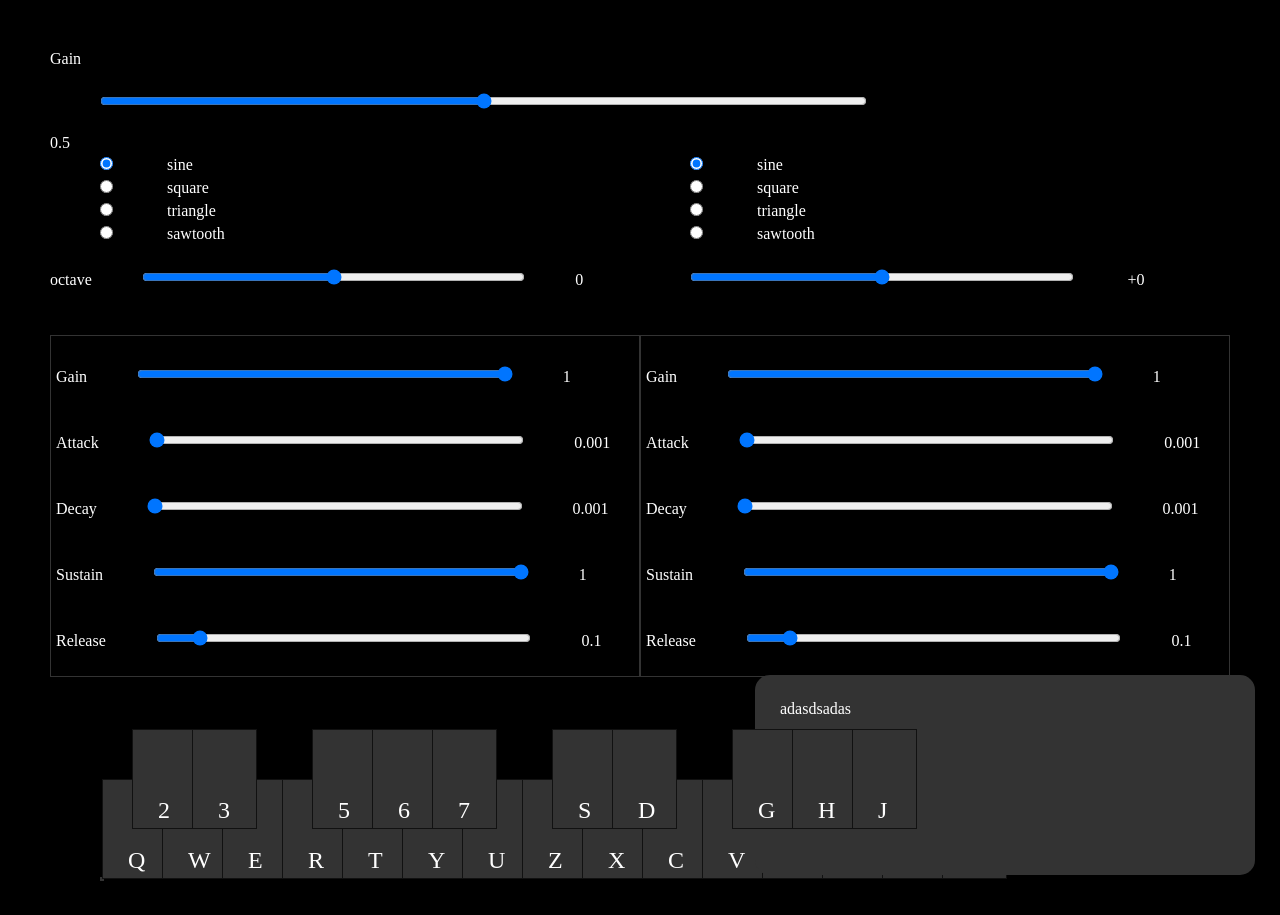
==== index.html @ c0bab1eb "synth basics working" ====
<!DOCTYPE html>
<html lang="en">
<head>
    <meta charset="UTF-8">
    <meta http-equiv="X-UA-Compatible" content="IE=edge">
    <meta name="viewport" content="width=device-width, initial-scale=1.0">
    <title>JSynth</title>
    <script type="module" defer src="index.js"></script>
    <link rel="stylesheet" href="styles.css">
</head>
<body>

    <span>Gain</span><input type="range" min="0" max="1" step="0.01" value="0.5" name="gain" id="control-gain"><span>0.5</span>
    <div id="controlsContainer">
        <div id="osc1controls">
            <div>
                <div>
                    <div>
                        <input type="radio" name="control-shape" value="sine" id="sine" checked>
                        <label for="sine">sine</label>
                    </div>
                    <div>
                        <input type="radio" name="control-shape" value="square" id="square">
                        <label for="square">square</label>
                    </div>
                    <div>
                        <input type="radio" name="control-shape" value="triangle" id="triangle">
                        <label for="triangle">triangle</label>
                    </div>
                    <div>
                        <input type="radio" name="control-shape" value="sawtooth" id="sawtooth">
                        <label for="sawtooth">sawtooth</label>
                    </div>
                </div>
            </div>
            <div>
                <span>octave</span><input type="range" name="control-octave" id="octave" step="1" min="-2" max="2" value="0"><span>+0</span>
            </div>
            <div id="adsr">
                <div>
                    <span>Gain</span><input type="range" min="0" max="1" step="0.01" value="1" name="gain" id="control-gain-osc"><span>1</span>
                </div>
                <div>
                    <span>Attack</span><input type="range" min="0.001" max="1" step="0.001" value="0.005" name="attack" id="control-attack"><span>0.005</span>
                </div>
                <div>
                    <span>Decay</span><input type="range" min="0.001" max="1" step="0.01" value="0.01" name="decay" id="control-decay"><span>0.01</span>
                </div>
                <div>
                    <span>Sustain</span><input type="range" min="0" max="1" step="0.01" value="1" name="sustain" id="control-sustain"><span>1</span>
                </div>
                <div>
                    <span>Release</span><input type="range" min="0.001" max="1" step="0.01" value="0.3" name="release" id="control-release"><span>0.3</span>
                </div>
            </div>
        </div>
        <div id="osc2controls">
            <div>
                <div>
                    <div>
                        <input type="radio" name="control-shape2" value="sine" id="sine2" checked>
                        <label for="sine2">sine</label>
                    </div>
                    <div>
                        <input type="radio" name="control-shape2" value="square" id="square2">
                        <label for="square2">square</label>
                    </div>
                    <div>
                        <input type="radio" name="control-shape2" value="triangle" id="triangle2">
                        <label for="triangle2">triangle</label>
                    </div>
                    <div>
                        <input type="radio" name="control-shape2" value="sawtooth" id="sawtooth2"> 
                        <label for="sawtooth2">sawtooth</label>
                    </div>
                </div>
            </div>
            <div>
                <input type="range" name="control-octave2" id="octave2" min="-2" max="2" value="0">
                <label for="control-octave2">+0</label>
            </div>
            <div id="adsr2">
                <div>
                    <span>Gain</span><input type="range" min="0" max="1" step="0.01" value="1" name="gain" id="control-gain-osc2"><span>1</span>
                </div>
                <div>
                    <span>Attack</span><input type="range" min="0.001" max="1" step="0.001" value="0.005" name="attack2" id="control-attack2"><span>0.005</span>
                </div>
                <div>
                    <span>Decay</span><input type="range" min="0.001" max="1" step="0.01" value="0.01" name="decay2" id="control-decay2"><span>0.01</span>
                </div>
                <div>
                    <span>Sustain</span><input type="range" min="0" max="1" step="0.01" value="1" name="sustain2" id="control-sustain2"><span>1</span>
                </div>
                <div>
                    <span>Release</span><input type="range" min="0.001" max="1" step="0.01" value="0.3" name="release2" id="control-release2"><span>0.3</span>
                </div>
            </div>
        </div>
    </div>

    <div id="keyboardANDhelp">
        <div id="keyboard">
            <div id="key-c" class="key">Q</div>
            <div id="key-c-sharp" class="key sharp">2</div>
            <div id="key-d" class="key">W</div>
            <div id="key-d-sharp" class="key sharp">3</div>
            <div id="key-e" class="key">E</div>
            <div id="key-f" class="key">R</div>
            <div id="key-f-sharp" class="key sharp">5</div>
            <div id="key-g" class="key">T</div>
            <div id="key-g-sharp" class="key sharp">6</div>
            <div id="key-a" class="key">Y</div>
            <div id="key-a-sharp" class="key sharp">7</div>
            <div id="key-b" class="key">U</div>
            <div id="key-cc" class="key">Z</div>
            <div id="key-cc-sharp" class="key sharp">S</div>
            <div id="key-dd" class="key">X</div>
            <div id="key-dd-sharp" class="key sharp">D</div>
            <div id="key-ee" class="key">C</div>
            <div id="key-ff" class="key">V</div>
            <div id="key-ff-sharp" class="key sharp">G</div>
            <div id="key-gg" class="key">B</div>
            <div id="key-gg-sharp" class="key sharp">H</div>
            <div id="key-aa" class="key">N</div>
            <div id="key-aa-sharp" class="key sharp">J</div>
            <div id="key-bb" class="key">M</div>
            <div id="key-ccc" class="key">;</div>
        </div>
        <div id="help">
            adasdsadas
        </div>
    </div>
</body>
</html>
---- styles.css ----
*{
    margin: 0;
    padding: 0;
    box-sizing: border-box;
    outline: none;
}
body{
    background-color: black;
    color: white;
    overflow: hidden;
    display: flex;
    flex-direction: column;
    padding: 50px;
}
input[type="range"]{
    margin: 25px 50px;
    width: 65%;
}
input[type="radio"]{
    margin: 5px 50px;
}
#controlsContainer{
    display:flex
}
#osc1controls{
    width: 50%
}
#osc2controls{
    width: 50%
}
#adsr{
    border: 1px solid #333;
    padding: 5px;
    margin-top: 25px;
    display: flex;
    flex-direction: column;
}
#adsr2{
    border: 1px solid #333;
    padding: 5px;
    margin-top: 25px;
    display: flex;
    flex-direction: column;
}
#adsr div{
    width: 100%;
}
#keyboard{           
    position: absolute;
    display: flex;
    border: 2px solid #333;
    width: fit-content;
    margin: 200px 50px;
}

#help{
    position: absolute;
    right: 25px;
    bottom: 25px;
    background-color: #333;
    width: 500px;
    height: 200px;
    padding: 25px;
    font-size: 1.5rer;
    border-radius: 15px;
}

#keyboard #key-c{
    position: absolute;
    left: 0;
    bottom: 0;
}
#keyboard #key-c-sharp{
    position: absolute;
    left: 30px;
    bottom: 50px;
}
#keyboard #key-d{
    position: absolute;
    left: 60px;
    bottom: 0;
}
#keyboard #key-d-sharp{
    position: absolute;
    left: 90px;
    bottom: 50px;
}
#keyboard #key-e{
    position: absolute;
    left: 120px;
    bottom: 0;
}
#keyboard #key-f{
    position: absolute;
    left: 180px;
    bottom: 0;
}
#keyboard #key-f-sharp{
    position: absolute;
    left: 210px;
    bottom: 50px;
}
#keyboard #key-g{
    position: absolute;
    left: 240px;
    bottom: 0;
}
#keyboard #key-g-sharp{
    position: absolute;
    left: 270px;
    bottom: 50px;
}
#keyboard #key-a{
    position: absolute;
    left: 300px;
    bottom: 0;
}
#keyboard #key-a-sharp{
    position: absolute;
    left: 330px;
    bottom: 50px;
}
#keyboard #key-b{
    position: absolute;
    left: 360px;
    bottom: 0;
}
#keyboard #key-cc{
    position: absolute;
    left: 420px;
    bottom: 0;
}
#keyboard #key-cc-sharp{
    position: absolute;
    left: 450px;
    bottom: 50px;
}
#keyboard #key-dd{
    position: absolute;
    left: 480px;
    bottom: 0;
}
#keyboard #key-dd-sharp{
    position: absolute;
    left: 510px;
    bottom: 50px;
}
#keyboard #key-ee{
    position: absolute;
    left: 540px;
    bottom: 0;
}
#keyboard #key-ff{
    position: absolute;
    left: 600px;
    bottom: 0;
}
#keyboard #key-ff-sharp{
    position: absolute;
    left: 630px;
    bottom: 50px;
}
#keyboard #key-gg{
    position: absolute;
    left: 660px;
    bottom: 0;
}
#keyboard #key-gg-sharp{
    position: absolute;
    left: 690px;
    bottom: 50px;
}
#keyboard #key-aa{
    position: absolute;
    left: 720px;
    bottom: 0;
}
#keyboard #key-aa-sharp{
    position: absolute;
    left: 750px;
    bottom: 50px;
}
#keyboard #key-bb{
    position: absolute;
    left: 780px;
    bottom: 0;
}
#keyboard #key-ccc{
    position: absolute;
    left: 840px;
    bottom: 0;
}
.key{
    background-color: #333;
    border: 1px solid #111;
    width: 65px;
    height: 100px;
    padding: 25px;
    font-size: 1.5rem;
    transition: 200ms;
    line-height: 110px;
}
.sharp{
    z-index: 9999;
}
.pressed{
    background-color: chartreuse;
    color: black;
}
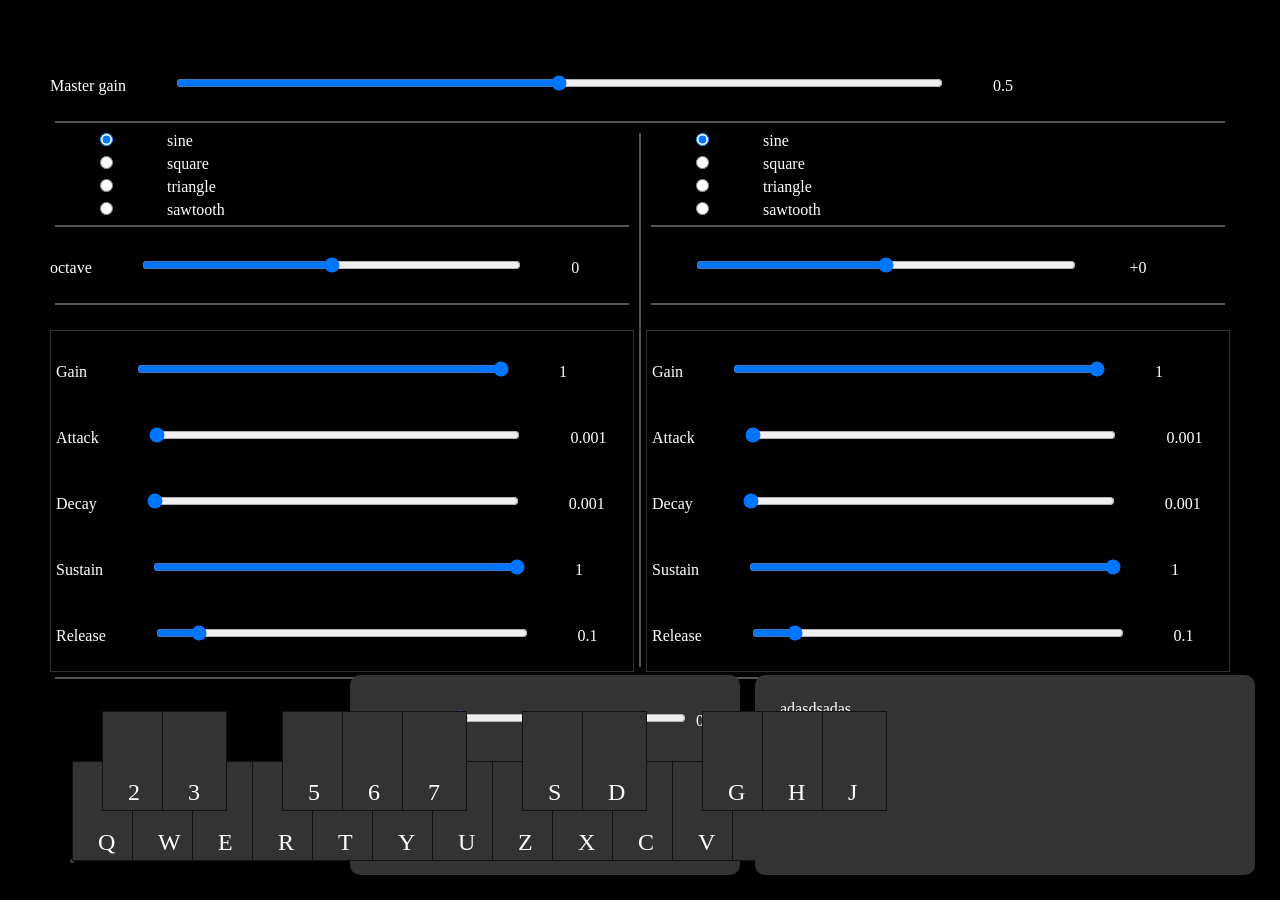
==== commit e52e67b6: "dist & delay OK, falta fix bug de selector de octavas 2" ====
--- a/index.html
+++ b/index.html
@@ -10,7 +10,8 @@
 </head>
 <body>
 
-    <span>Gain</span><input type="range" min="0" max="1" step="0.01" value="0.5" name="gain" id="control-gain"><span>0.5</span>
+    <div><span>Master gain</span><input type="range" min="0" max="1" step="0.01" value="0.5" name="gain" id="control-gain"><span>0.5</span></div>
+    <hr style="margin: 5px;">
     <div id="controlsContainer">
         <div id="osc1controls">
             <div>
@@ -33,9 +34,11 @@
                     </div>
                 </div>
             </div>
+            <hr style="margin: 5px;">
             <div>
                 <span>octave</span><input type="range" name="control-octave" id="octave" step="1" min="-2" max="2" value="0"><span>+0</span>
             </div>
+            <hr style="margin: 5px;">
             <div id="adsr">
                 <div>
                     <span>Gain</span><input type="range" min="0" max="1" step="0.01" value="1" name="gain" id="control-gain-osc"><span>1</span>
@@ -54,6 +57,7 @@
                 </div>
             </div>
         </div>
+        <hr id="hrvertical" style="margin: 5px;">
         <div id="osc2controls">
             <div>
                 <div>
@@ -75,10 +79,12 @@
                     </div>
                 </div>
             </div>
+            <hr style="margin: 5px;">
             <div>
                 <input type="range" name="control-octave2" id="octave2" min="-2" max="2" value="0">
                 <label for="control-octave2">+0</label>
             </div>
+            <hr style="margin: 5px;">
             <div id="adsr2">
                 <div>
                     <span>Gain</span><input type="range" min="0" max="1" step="0.01" value="1" name="gain" id="control-gain-osc2"><span>1</span>
@@ -96,6 +102,18 @@
                     <span>Release</span><input type="range" min="0.001" max="1" step="0.01" value="0.3" name="release2" id="control-release2"><span>0.3</span>
                 </div>
             </div>
+        </div>
+    </div>
+    <hr style="margin: 5px;">
+    <div id="extraControls">
+        <div>
+            <div id="distDiv" class="">Distortion</div><input type="range" min="0" max="1" step="0.01" value="0" name="distortion" id="control-distortion"><span>0</span>
+        </div>
+        <div>
+            <span>Delay</span><input type="range" min="0" max="1" step="0.01" value="0" name="dela" id="control-delay"><span>0</span>
+        </div>
+        <div>
+            <span>Feedback</span><input type="range" min="0" max="1" step="0.01" value="0.25" name="feedback" id="control-feedback"><span>0</span>
         </div>
     </div>
 
--- a/styles.css
+++ b/styles.css
@@ -45,12 +45,49 @@
 #adsr div{
     width: 100%;
 }
+
+#extraControls{
+    position: absolute;
+    width: 390px;
+    height: 200px;
+    padding: 15px;
+    bottom: 25px;
+    right: 540px;
+    background-color: #333;
+    border-radius: 10px;
+}
+
+hr{
+    border: 1px solid #555;
+}
+
+#extraControls input{
+    margin: 20px 10px;
+}
+
 #keyboard{           
     position: absolute;
     display: flex;
     border: 2px solid #333;
     width: fit-content;
-    margin: 200px 50px;
+    margin: 175px 20px;
+}
+
+#distDiv{
+    display: inline;
+    padding: 5px 5px;
+    border: 1px solid #333;
+    border-radius: 5px;
+    cursor: pointer;
+    user-select: none;
+}
+#distDiv:hover{
+    background-color: rgb(96, 192, 0);
+}
+
+.activated{
+    background-color: chartreuse;
+    color: black;
 }
 
 #help{
@@ -62,7 +99,7 @@
     height: 200px;
     padding: 25px;
     font-size: 1.5rer;
-    border-radius: 15px;
+    border-radius: 10px;
 }
 
 #keyboard #key-c{
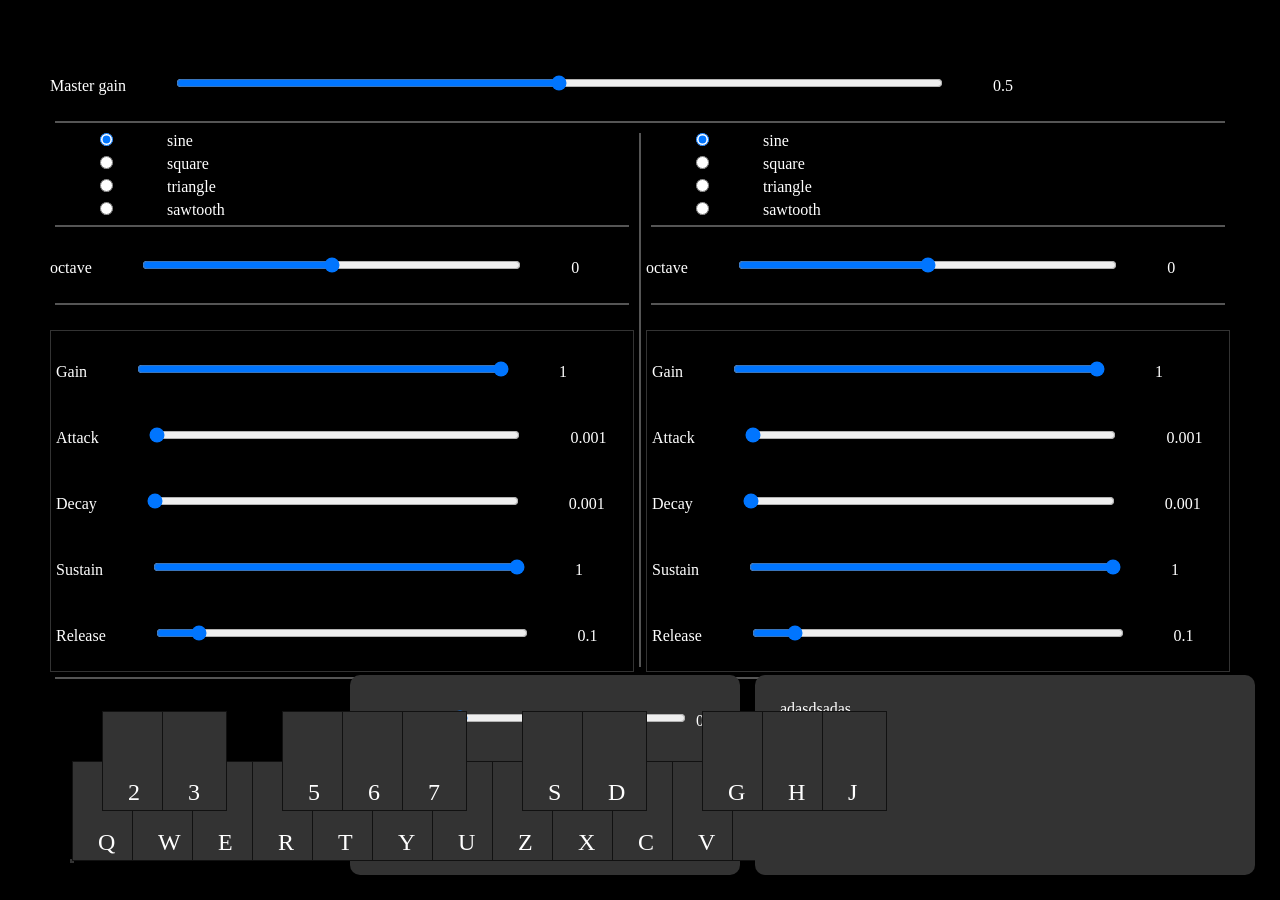
==== commit 7cfa9816: "knobs,switches and selectors 'done'" ====
--- a/index.html
+++ b/index.html
@@ -9,7 +9,6 @@
     <link rel="stylesheet" href="styles.css">
 </head>
 <body>
-
     <div><span>Master gain</span><input type="range" min="0" max="1" step="0.01" value="0.5" name="gain" id="control-gain"><span>0.5</span></div>
     <hr style="margin: 5px;">
     <div id="controlsContainer">
@@ -81,8 +80,7 @@
             </div>
             <hr style="margin: 5px;">
             <div>
-                <input type="range" name="control-octave2" id="octave2" min="-2" max="2" value="0">
-                <label for="control-octave2">+0</label>
+                <span>octave</span><input type="range" name="control-octave2" id="octave2" min="-2" max="2" value="0"><span>+0</span>
             </div>
             <hr style="margin: 5px;">
             <div id="adsr2">
--- a/styles.css
+++ b/styles.css
@@ -243,4 +243,60 @@
 .pressed{
     background-color: chartreuse;
     color: black;
+}
+
+#knob2{
+    width: 300px;
+    height: 300px;
+    border-radius: 50%;
+    position: absolute;
+    top: 250px;
+    left: 650px;
+    background-color: red;
+    z-index: 9999;
+    user-select: none;
+    cursor: grab;
+}
+
+#knob{
+    width: 300px;
+    height: 300px;
+    border-radius: 50%;
+    position: absolute;
+    top: 250px;
+    left: 250px;
+    background-color: red;
+    z-index: 9999;
+    user-select: none;
+    cursor: grab;
+}
+
+.knobDot{
+    width: 10px;
+    height: 10px;
+    background-color: green;
+    position: absolute;
+    top: 150px;
+    left: 0;
+    width: 100px;
+}
+
+#selector{
+    width: 100px;
+    height: 100px;
+    position: absolute;
+    top: 0;
+    left: 0;
+    background-color: blue;
+    z-index: 100000;
+}
+
+#switch{
+    width: 50px;
+    height: 50px;
+    position: absolute;
+    top: 0;
+    left: 250px;
+    background-color: yellow;
+    z-index: 100000;
 }
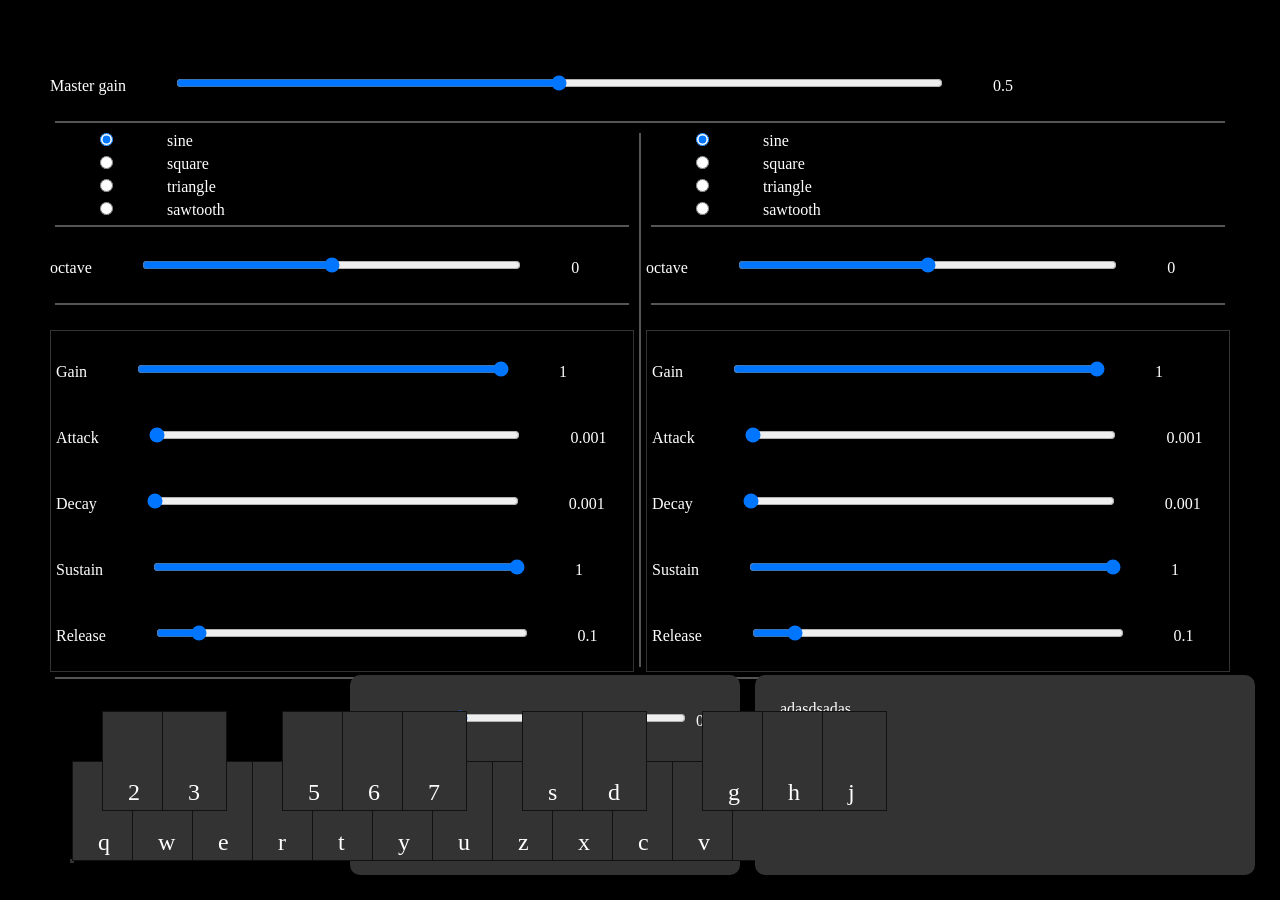
==== commit 19dc4b82: "fixed knob class & mejor organizado el Ui.js" ====
--- a/index.html
+++ b/index.html
@@ -116,7 +116,7 @@
     </div>
 
     <div id="keyboardANDhelp">
-        <div id="keyboard">
+        <!-- <div id="keyboard">
             <div id="key-c" class="key">Q</div>
             <div id="key-c-sharp" class="key sharp">2</div>
             <div id="key-d" class="key">W</div>
@@ -142,7 +142,7 @@
             <div id="key-aa-sharp" class="key sharp">J</div>
             <div id="key-bb" class="key">M</div>
             <div id="key-ccc" class="key">;</div>
-        </div>
+        </div> -->
         <div id="help">
             adasdsadas
         </div>
--- a/styles.css
+++ b/styles.css
@@ -71,6 +71,7 @@
     border: 2px solid #333;
     width: fit-content;
     margin: 175px 20px;
+    background-color: red;
 }
 
 #distDiv{
@@ -102,127 +103,127 @@
     border-radius: 10px;
 }
 
-#keyboard #key-c{
+div[id="key-C4"]{
     position: absolute;
     left: 0;
     bottom: 0;
 }
-#keyboard #key-c-sharp{
+div[id="key-C#4"]{
     position: absolute;
     left: 30px;
     bottom: 50px;
 }
-#keyboard #key-d{
+div[id="key-D4"]{
     position: absolute;
     left: 60px;
     bottom: 0;
 }
-#keyboard #key-d-sharp{
+div[id="key-D#4"]{
     position: absolute;
     left: 90px;
     bottom: 50px;
 }
-#keyboard #key-e{
+div[id="key-E4"]{
     position: absolute;
     left: 120px;
     bottom: 0;
 }
-#keyboard #key-f{
+div[id="key-F4"]{
     position: absolute;
     left: 180px;
     bottom: 0;
 }
-#keyboard #key-f-sharp{
+div[id="key-F#4"]{
     position: absolute;
     left: 210px;
     bottom: 50px;
 }
-#keyboard #key-g{
+div[id="key-G4"]{
     position: absolute;
     left: 240px;
     bottom: 0;
 }
-#keyboard #key-g-sharp{
+div[id="key-G#4"]{
     position: absolute;
     left: 270px;
     bottom: 50px;
 }
-#keyboard #key-a{
+div[id="key-A4"]{
     position: absolute;
     left: 300px;
     bottom: 0;
 }
-#keyboard #key-a-sharp{
+div[id="key-A#4"]{
     position: absolute;
     left: 330px;
     bottom: 50px;
 }
-#keyboard #key-b{
+div[id="key-B4"]{
     position: absolute;
     left: 360px;
     bottom: 0;
 }
-#keyboard #key-cc{
+div[id="key-C5"]{
     position: absolute;
     left: 420px;
     bottom: 0;
 }
-#keyboard #key-cc-sharp{
+div[id="key-C#5"]{
     position: absolute;
     left: 450px;
     bottom: 50px;
 }
-#keyboard #key-dd{
+div[id="key-D5"]{
     position: absolute;
     left: 480px;
     bottom: 0;
 }
-#keyboard #key-dd-sharp{
+div[id="key-D#5"]{
     position: absolute;
     left: 510px;
     bottom: 50px;
 }
-#keyboard #key-ee{
+div[id="key-E5"]{
     position: absolute;
     left: 540px;
     bottom: 0;
 }
-#keyboard #key-ff{
+div[id="key-F5"]{
     position: absolute;
     left: 600px;
     bottom: 0;
 }
-#keyboard #key-ff-sharp{
+div[id="key-F#5"]{
     position: absolute;
     left: 630px;
     bottom: 50px;
 }
-#keyboard #key-gg{
+div[id="key-G5"]{
     position: absolute;
     left: 660px;
     bottom: 0;
 }
-#keyboard #key-gg-sharp{
+div[id="key-G#5"]{
     position: absolute;
     left: 690px;
     bottom: 50px;
 }
-#keyboard #key-aa{
+div[id="key-A5"]{
     position: absolute;
     left: 720px;
     bottom: 0;
 }
-#keyboard #key-aa-sharp{
+div[id="key-A#5"]{
     position: absolute;
     left: 750px;
     bottom: 50px;
 }
-#keyboard #key-bb{
+div[id="key-B5"]{
     position: absolute;
     left: 780px;
     bottom: 0;
 }
-#keyboard #key-ccc{
+div[id="key-C6"]{
     position: absolute;
     left: 840px;
     bottom: 0;
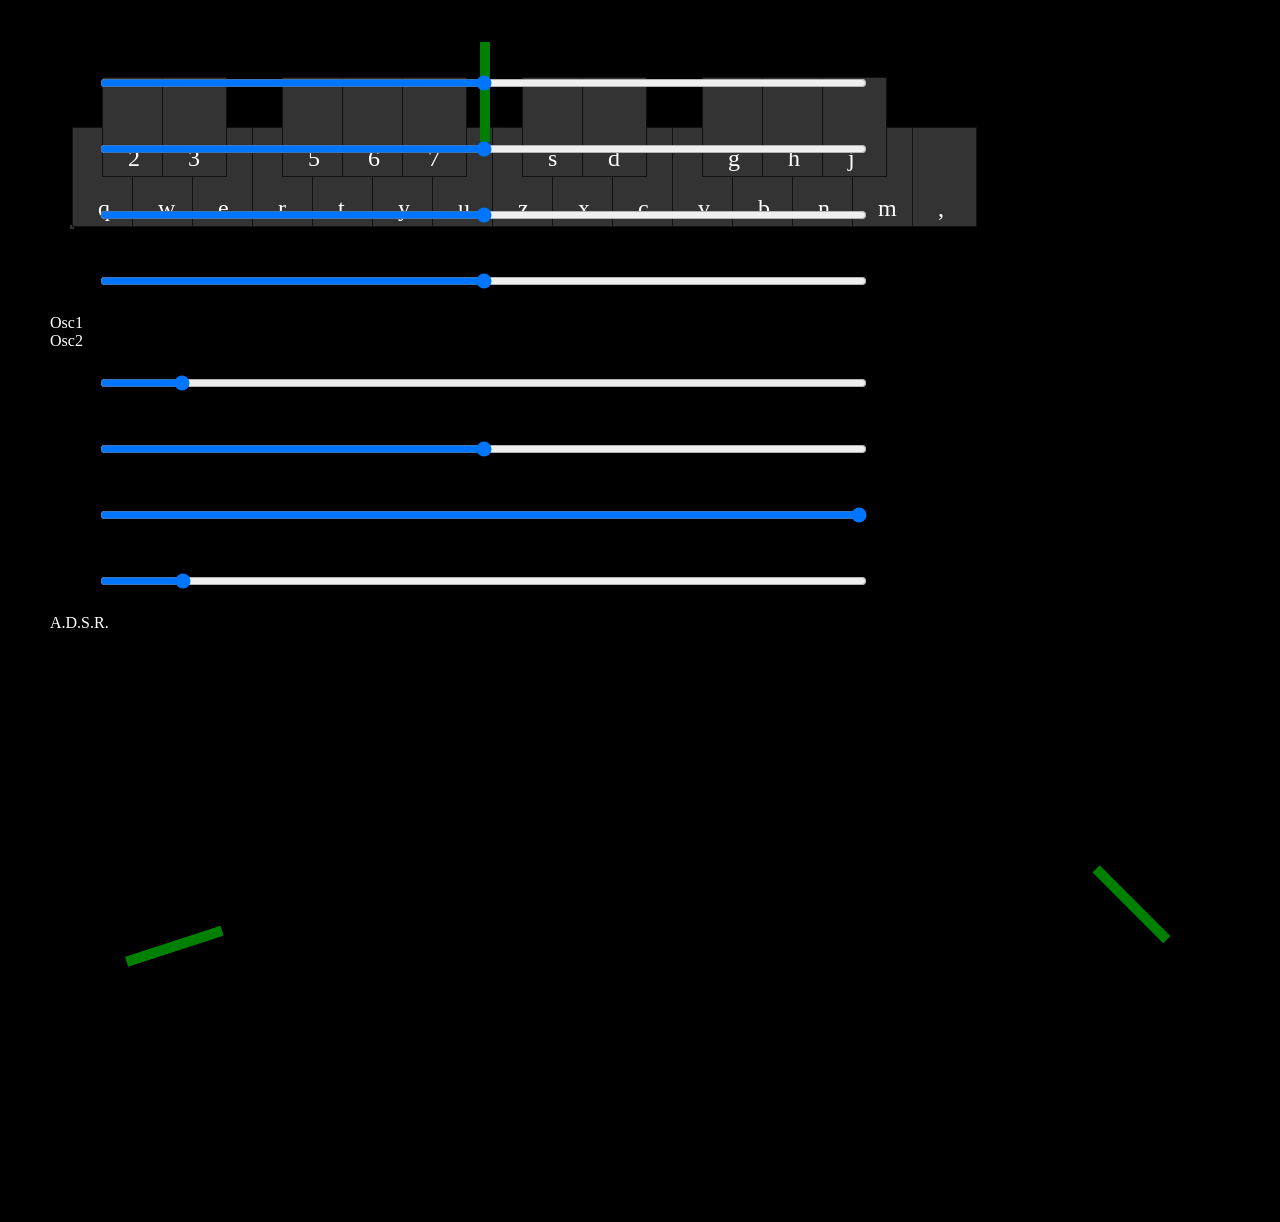
==== commit 0e781664: "new Oscs and ADSR UI done, dist, delay and master left" ====
--- a/index.html
+++ b/index.html
@@ -8,144 +8,125 @@
     <script type="module" defer src="index.js"></script>
     <link rel="stylesheet" href="styles.css">
 </head>
+<!-- 
+    osc -> on/off, gain, octave, pan, shape
+ -->
 <body>
-    <div><span>Master gain</span><input type="range" min="0" max="1" step="0.01" value="0.5" name="gain" id="control-gain"><span>0.5</span></div>
-    <hr style="margin: 5px;">
-    <div id="controlsContainer">
-        <div id="osc1controls">
-            <div>
-                <div>
-                    <div>
-                        <input type="radio" name="control-shape" value="sine" id="sine" checked>
-                        <label for="sine">sine</label>
-                    </div>
-                    <div>
-                        <input type="radio" name="control-shape" value="square" id="square">
-                        <label for="square">square</label>
-                    </div>
-                    <div>
-                        <input type="radio" name="control-shape" value="triangle" id="triangle">
-                        <label for="triangle">triangle</label>
-                    </div>
-                    <div>
-                        <input type="radio" name="control-shape" value="sawtooth" id="sawtooth">
-                        <label for="sawtooth">sawtooth</label>
-                    </div>
+    <!-- <div id="osc-group">
+        <div class="control-container osc1">
+            <div class="container-label">
+                Osc1
+            </div>
+            <div class="knob-container">
+                <div class="knob-spot">
+                    <div class="switch"></div>
                 </div>
-            </div>
-            <hr style="margin: 5px;">
-            <div>
-                <span>octave</span><input type="range" name="control-octave" id="octave" step="1" min="-2" max="2" value="0"><span>+0</span>
-            </div>
-            <hr style="margin: 5px;">
-            <div id="adsr">
-                <div>
-                    <span>Gain</span><input type="range" min="0" max="1" step="0.01" value="1" name="gain" id="control-gain-osc"><span>1</span>
+                <div class="knob-spot">
+                    <div class="knob"></div>
                 </div>
-                <div>
-                    <span>Attack</span><input type="range" min="0.001" max="1" step="0.001" value="0.005" name="attack" id="control-attack"><span>0.005</span>
+                <div class="knob-spot">
+                    <div class="knob"></div>
                 </div>
-                <div>
-                    <span>Decay</span><input type="range" min="0.001" max="1" step="0.01" value="0.01" name="decay" id="control-decay"><span>0.01</span>
+                <div class="knob-spot">
+                    <div class="knob"></div>
                 </div>
-                <div>
-                    <span>Sustain</span><input type="range" min="0" max="1" step="0.01" value="1" name="sustain" id="control-sustain"><span>1</span>
+                <div class="knob-spot">
+                    <div class="knob"></div>
                 </div>
-                <div>
-                    <span>Release</span><input type="range" min="0.001" max="1" step="0.01" value="0.3" name="release" id="control-release"><span>0.3</span>
+                <div class="knob-spot">
+                    <div class="knob"></div>
                 </div>
             </div>
         </div>
-        <hr id="hrvertical" style="margin: 5px;">
-        <div id="osc2controls">
-            <div>
-                <div>
-                    <div>
-                        <input type="radio" name="control-shape2" value="sine" id="sine2" checked>
-                        <label for="sine2">sine</label>
-                    </div>
-                    <div>
-                        <input type="radio" name="control-shape2" value="square" id="square2">
-                        <label for="square2">square</label>
-                    </div>
-                    <div>
-                        <input type="radio" name="control-shape2" value="triangle" id="triangle2">
-                        <label for="triangle2">triangle</label>
-                    </div>
-                    <div>
-                        <input type="radio" name="control-shape2" value="sawtooth" id="sawtooth2"> 
-                        <label for="sawtooth2">sawtooth</label>
-                    </div>
+        <div class="control-container osc2">
+            <div class="container-label">
+                Osc2
+            </div>
+            <div class="knob-container">
+                <div class="knob-spot">
+                    <div class="switch"></div>
                 </div>
-            </div>
-            <hr style="margin: 5px;">
-            <div>
-                <span>octave</span><input type="range" name="control-octave2" id="octave2" min="-2" max="2" value="0"><span>+0</span>
-            </div>
-            <hr style="margin: 5px;">
-            <div id="adsr2">
-                <div>
-                    <span>Gain</span><input type="range" min="0" max="1" step="0.01" value="1" name="gain" id="control-gain-osc2"><span>1</span>
+                <div class="knob-spot">
+                    <div class="knob"></div>
                 </div>
-                <div>
-                    <span>Attack</span><input type="range" min="0.001" max="1" step="0.001" value="0.005" name="attack2" id="control-attack2"><span>0.005</span>
+                <div class="knob-spot">
+                    <div class="knob"></div>
                 </div>
-                <div>
-                    <span>Decay</span><input type="range" min="0.001" max="1" step="0.01" value="0.01" name="decay2" id="control-decay2"><span>0.01</span>
+                <div class="knob-spot">
+                    <div class="knob"></div>
                 </div>
-                <div>
-                    <span>Sustain</span><input type="range" min="0" max="1" step="0.01" value="1" name="sustain2" id="control-sustain2"><span>1</span>
+                <div class="knob-spot">
+                    <div class="knob"></div>
                 </div>
-                <div>
-                    <span>Release</span><input type="range" min="0.001" max="1" step="0.01" value="0.3" name="release2" id="control-release2"><span>0.3</span>
+                <div class="knob-spot">
+                    <div class="knob"></div>
                 </div>
             </div>
         </div>
     </div>
-    <hr style="margin: 5px;">
-    <div id="extraControls">
-        <div>
-            <div id="distDiv" class="">Distortion</div><input type="range" min="0" max="1" step="0.01" value="0" name="distortion" id="control-distortion"><span>0</span>
+    <div class="control-container adsr">
+        <div class="container-label">
+            ADSR
         </div>
-        <div>
-            <span>Delay</span><input type="range" min="0" max="1" step="0.01" value="0" name="dela" id="control-delay"><span>0</span>
-        </div>
-        <div>
-            <span>Feedback</span><input type="range" min="0" max="1" step="0.01" value="0.25" name="feedback" id="control-feedback"><span>0</span>
+        <div class="knob-container">
+            <div class="knob-spot">
+                <div class="knob"></div>
+            </div>
+            <div class="knob-spot">
+                <div class="knob"></div>
+            </div>
+            <div class="knob-spot">
+                <div class="knob"></div>
+            </div>
+            <div class="knob-spot">
+                <div class="knob"></div>
+            </div>
         </div>
     </div>
+    <div class="control-container dist">
+        <div class="container-label">
+            Distortion
+        </div>
+        <div class="knob-container">
+            <div class="knob-spot">
+                <div class="switch"></div>
+            </div>
+            <div class="knob-spot">
+                <div class="knob"></div>
+            </div>
+        </div>
+    </div>
+    <div class="control-container master">
+        <div class="container-label">
+            Master
+        </div>
+        <div class="knob-container">
+            <div class="knob-spot">
+                <div class="knob"></div>
+            </div>
+            <div class="knob-spot">
+                <div class="knob"></div>
+            </div>
+        </div>
+    </div>
+    <div class="control-container delay">
+        <div class="container-label">
+            Delay
+        </div>
+        <div class="knob-container">
+            <div class="knob-spot">
+                <div class="switch"></div>
+            </div>
+            <div class="knob-spot">
+                <div class="knob"></div>
+            </div>
+            <div class="knob-spot">
+                <div class="knob"></div>
+            </div>
+        </div>
+    </div> -->
+    <div id="keyboard-container">
 
-    <div id="keyboardANDhelp">
-        <!-- <div id="keyboard">
-            <div id="key-c" class="key">Q</div>
-            <div id="key-c-sharp" class="key sharp">2</div>
-            <div id="key-d" class="key">W</div>
-            <div id="key-d-sharp" class="key sharp">3</div>
-            <div id="key-e" class="key">E</div>
-            <div id="key-f" class="key">R</div>
-            <div id="key-f-sharp" class="key sharp">5</div>
-            <div id="key-g" class="key">T</div>
-            <div id="key-g-sharp" class="key sharp">6</div>
-            <div id="key-a" class="key">Y</div>
-            <div id="key-a-sharp" class="key sharp">7</div>
-            <div id="key-b" class="key">U</div>
-            <div id="key-cc" class="key">Z</div>
-            <div id="key-cc-sharp" class="key sharp">S</div>
-            <div id="key-dd" class="key">X</div>
-            <div id="key-dd-sharp" class="key sharp">D</div>
-            <div id="key-ee" class="key">C</div>
-            <div id="key-ff" class="key">V</div>
-            <div id="key-ff-sharp" class="key sharp">G</div>
-            <div id="key-gg" class="key">B</div>
-            <div id="key-gg-sharp" class="key sharp">H</div>
-            <div id="key-aa" class="key">N</div>
-            <div id="key-aa-sharp" class="key sharp">J</div>
-            <div id="key-bb" class="key">M</div>
-            <div id="key-ccc" class="key">;</div>
-        </div> -->
-        <div id="help">
-            adasdsadas
-        </div>
     </div>
 </body>
 </html>
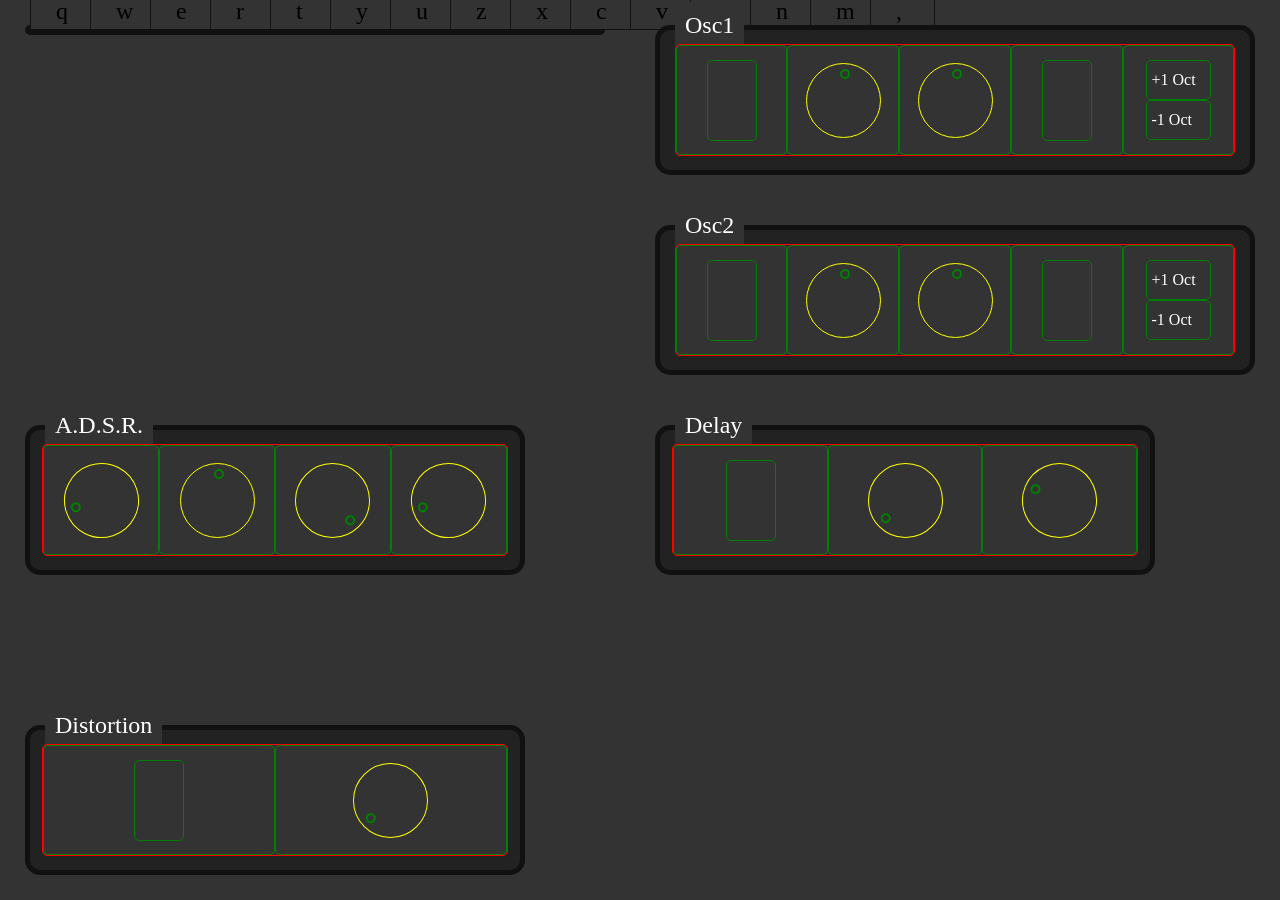
==== commit 71657d5e: "minor changes, added octave change  UI" ====
--- a/index.html
+++ b/index.html
@@ -8,123 +8,7 @@
     <script type="module" defer src="index.js"></script>
     <link rel="stylesheet" href="styles.css">
 </head>
-<!-- 
-    osc -> on/off, gain, octave, pan, shape
- -->
 <body>
-    <!-- <div id="osc-group">
-        <div class="control-container osc1">
-            <div class="container-label">
-                Osc1
-            </div>
-            <div class="knob-container">
-                <div class="knob-spot">
-                    <div class="switch"></div>
-                </div>
-                <div class="knob-spot">
-                    <div class="knob"></div>
-                </div>
-                <div class="knob-spot">
-                    <div class="knob"></div>
-                </div>
-                <div class="knob-spot">
-                    <div class="knob"></div>
-                </div>
-                <div class="knob-spot">
-                    <div class="knob"></div>
-                </div>
-                <div class="knob-spot">
-                    <div class="knob"></div>
-                </div>
-            </div>
-        </div>
-        <div class="control-container osc2">
-            <div class="container-label">
-                Osc2
-            </div>
-            <div class="knob-container">
-                <div class="knob-spot">
-                    <div class="switch"></div>
-                </div>
-                <div class="knob-spot">
-                    <div class="knob"></div>
-                </div>
-                <div class="knob-spot">
-                    <div class="knob"></div>
-                </div>
-                <div class="knob-spot">
-                    <div class="knob"></div>
-                </div>
-                <div class="knob-spot">
-                    <div class="knob"></div>
-                </div>
-                <div class="knob-spot">
-                    <div class="knob"></div>
-                </div>
-            </div>
-        </div>
-    </div>
-    <div class="control-container adsr">
-        <div class="container-label">
-            ADSR
-        </div>
-        <div class="knob-container">
-            <div class="knob-spot">
-                <div class="knob"></div>
-            </div>
-            <div class="knob-spot">
-                <div class="knob"></div>
-            </div>
-            <div class="knob-spot">
-                <div class="knob"></div>
-            </div>
-            <div class="knob-spot">
-                <div class="knob"></div>
-            </div>
-        </div>
-    </div>
-    <div class="control-container dist">
-        <div class="container-label">
-            Distortion
-        </div>
-        <div class="knob-container">
-            <div class="knob-spot">
-                <div class="switch"></div>
-            </div>
-            <div class="knob-spot">
-                <div class="knob"></div>
-            </div>
-        </div>
-    </div>
-    <div class="control-container master">
-        <div class="container-label">
-            Master
-        </div>
-        <div class="knob-container">
-            <div class="knob-spot">
-                <div class="knob"></div>
-            </div>
-            <div class="knob-spot">
-                <div class="knob"></div>
-            </div>
-        </div>
-    </div>
-    <div class="control-container delay">
-        <div class="container-label">
-            Delay
-        </div>
-        <div class="knob-container">
-            <div class="knob-spot">
-                <div class="switch"></div>
-            </div>
-            <div class="knob-spot">
-                <div class="knob"></div>
-            </div>
-            <div class="knob-spot">
-                <div class="knob"></div>
-            </div>
-        </div>
-    </div> -->
     <div id="keyboard-container">
 
     </div>
--- a/styles.css
+++ b/styles.css
@@ -3,104 +3,175 @@
     padding: 0;
     box-sizing: border-box;
     outline: none;
-}
+    background-color: #333;
+    user-select: none;
+}
+
+input{
+    opacity: 0;
+    position: absolute;
+    top: 0;
+    left: 0;
+}
+
 body{
-    background-color: black;
-    color: white;
+    display: grid;
+    width: 100vw;
+    height: 100vh;
+    grid-template-columns: 1fr 1fr;
+    grid-template-rows: 1fr 1fr;
     overflow: hidden;
+}
+
+.knob-container{
+    position: relative;
+    width: 95%;
+    height: 80%;
+    border: 1px solid red;
+    display: flex;
+    border-radius: 5px;
+}
+
+.knob-spot{
+    height: 100%;
+    width: 100%;
+    border: 1px solid green;
+    display: grid;
+    align-items: center;
+    justify-items: center;
+    border-radius: 5px;
+}
+
+.knob{
+    border: 1px solid yellow;
+    border-radius: 50%;
+    width: 75px;
+    height: 75px;
+    cursor: pointer;
+}
+
+.knob:hover{
+    background-color: #444;
+}
+
+.knobDot{
+    position: absolute;
+    width: 10px;
+    height: 10px;
+    top: 30px;
+    left: 5px;
+    border-radius: 50%;
+    border: 2px solid green;
+}
+
+.switch{
+    width: 50px;
+    height: 75%;
+    border: 1px solid green;
+    border-radius: 5px;
+    cursor: pointer;
+}
+
+.switch:hover{
+    background-color: #444;
+}
+
+.twoButtons-container{
     display: flex;
     flex-direction: column;
-    padding: 50px;
-}
-input[type="range"]{
-    margin: 25px 50px;
-    width: 65%;
-}
-input[type="radio"]{
-    margin: 5px 50px;
-}
-#controlsContainer{
-    display:flex
-}
-#osc1controls{
-    width: 50%
-}
-#osc2controls{
-    width: 50%
-}
-#adsr{
-    border: 1px solid #333;
-    padding: 5px;
-    margin-top: 25px;
+    width: 60%;
+    height: 90%;
+    justify-content: center;
+}
+
+.twoButtons-container div{
+   border: 1px solid green;
+   color: white;
+   padding: 5px;
+   border-radius: 5px;
+   cursor: pointer;
+   padding: 10px 5px;
+}
+
+.twoButtons-container div:hover{
+    background-color: #444;
+}
+
+.selector{
+    width: 50px;
+    height: 75%;
+    border: 1px solid green;
+    border-radius: 5px;
+    cursor: pointer;
+}
+
+.selector:hover{
+    background-color: #444;
+}
+
+.control-container{
+    position: relative;
+    background-color: #222;
+    border: 5px #111;
+    border-style: solid;
+    border-radius: 15px;
+    margin: 25px;
+    display: grid;
+    align-items: center;
+    justify-items: center;
+}
+
+.container-label{
+    position: absolute;
+    left: 15px;
+    top: -28px;
+    color: white;
+    font-size: 1.5rem;
+    padding: 10px;
+    background-color: #333;
+    width: fit-content;
+}
+
+.osc-group{
     display: flex;
     flex-direction: column;
 }
-#adsr2{
-    border: 1px solid #333;
-    padding: 5px;
-    margin-top: 25px;
-    display: flex;
-    flex-direction: column;
-}
-#adsr div{
-    width: 100%;
-}
-
-#extraControls{
-    position: absolute;
-    width: 390px;
-    height: 200px;
-    padding: 15px;
-    bottom: 25px;
-    right: 540px;
-    background-color: #333;
-    border-radius: 10px;
-}
-
-hr{
-    border: 1px solid #555;
-}
-
-#extraControls input{
-    margin: 20px 10px;
-}
-
-#keyboard{           
-    position: absolute;
-    display: flex;
-    border: 2px solid #333;
-    width: fit-content;
-    margin: 175px 20px;
-    background-color: red;
-}
-
-#distDiv{
-    display: inline;
-    padding: 5px 5px;
-    border: 1px solid #333;
-    border-radius: 5px;
-    cursor: pointer;
-    user-select: none;
-}
-#distDiv:hover{
-    background-color: rgb(96, 192, 0);
-}
-
-.activated{
-    background-color: chartreuse;
-    color: black;
-}
-
-#help{
-    position: absolute;
-    right: 25px;
-    bottom: 25px;
-    background-color: #333;
+
+.osc1, .osc2{
+    width: 600px;
+    height: 150px;
+}
+
+.adsr{
     width: 500px;
-    height: 200px;
-    padding: 25px;
-    font-size: 1.5rer;
-    border-radius: 10px;
+    height: 150px;
+}
+
+.dist{
+    width: 150px;
+    height: 150px;
+}
+
+.master{
+    width: 250px;
+    height: 150px;
+}
+
+.delay{
+    width: 350px;
+    height: 150px;
+}
+
+#keyboard{
+    position: relative;
+    background-color: #222;
+    border: 5px #111;
+    border-style: solid;
+    border-radius: 15px;
+    margin: 25px;
+    display: grid;
+    align-items: center;
+    justify-items: center;
 }
 
 div[id="key-C4"]{
@@ -244,60 +315,4 @@
 .pressed{
     background-color: chartreuse;
     color: black;
-}
-
-#knob2{
-    width: 300px;
-    height: 300px;
-    border-radius: 50%;
-    position: absolute;
-    top: 250px;
-    left: 650px;
-    background-color: red;
-    z-index: 9999;
-    user-select: none;
-    cursor: grab;
-}
-
-#knob{
-    width: 300px;
-    height: 300px;
-    border-radius: 50%;
-    position: absolute;
-    top: 250px;
-    left: 250px;
-    background-color: red;
-    z-index: 9999;
-    user-select: none;
-    cursor: grab;
-}
-
-.knobDot{
-    width: 10px;
-    height: 10px;
-    background-color: green;
-    position: absolute;
-    top: 150px;
-    left: 0;
-    width: 100px;
-}
-
-#selector{
-    width: 100px;
-    height: 100px;
-    position: absolute;
-    top: 0;
-    left: 0;
-    background-color: blue;
-    z-index: 100000;
-}
-
-#switch{
-    width: 50px;
-    height: 50px;
-    position: absolute;
-    top: 0;
-    left: 250px;
-    background-color: yellow;
-    z-index: 100000;
 }
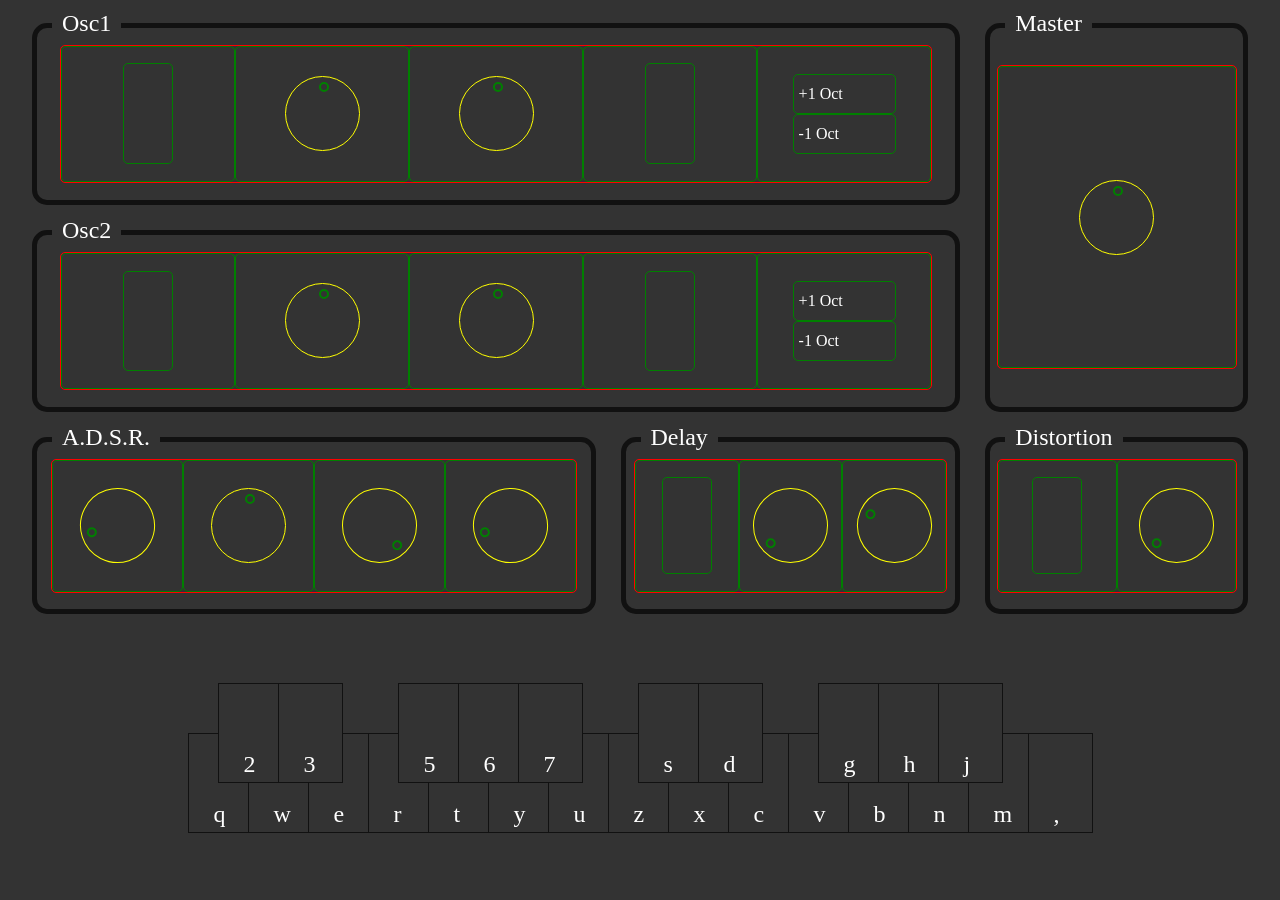
==== commit 52595448: "basic layout hecho" ====
--- a/index.html
+++ b/index.html
@@ -9,8 +9,14 @@
     <link rel="stylesheet" href="styles.css">
 </head>
 <body>
-    <div id="keyboard-container">
-
+    <div id="mainLayout">
+        <div class="moduleSlot" id="osc1Slot" style="grid-area: osc1;"></div>
+        <div class="moduleSlot" id="osc2Slot" style="grid-area: osc2;"></div>
+        <div class="moduleSlot" id="masterSlot" style="grid-area: master;"></div>
+        <div class="moduleSlot" id="adsrSlot" style="grid-area: adsr;"></div>
+        <div class="moduleSlot" id="delaySlot" style="grid-area: delay;"></div>
+        <div class="moduleSlot" id="distSlot" style="grid-area: dist;"></div>
+        <div class="moduleSlot" id="keyboard-container" style="grid-area: keyboard;"></div>
     </div>
 </body>
 </html>
--- a/styles.css
+++ b/styles.css
@@ -16,10 +16,10 @@
 
 body{
     display: grid;
+    justify-items: center;
+    align-items: center;
     width: 100vw;
     height: 100vh;
-    grid-template-columns: 1fr 1fr;
-    grid-template-rows: 1fr 1fr;
     overflow: hidden;
 }
 
@@ -111,14 +111,14 @@
 
 .control-container{
     position: relative;
-    background-color: #222;
+    background-color: #333;
     border: 5px #111;
     border-style: solid;
     border-radius: 15px;
-    margin: 25px;
     display: grid;
     align-items: center;
     justify-items: center;
+    height: 100%;
 }
 
 .container-label{
@@ -135,171 +135,111 @@
 .osc-group{
     display: flex;
     flex-direction: column;
-}
-
-.osc1, .osc2{
-    width: 600px;
-    height: 150px;
-}
-
-.adsr{
-    width: 500px;
-    height: 150px;
-}
-
-.dist{
-    width: 150px;
-    height: 150px;
-}
-
-.master{
-    width: 250px;
-    height: 150px;
-}
-
-.delay{
-    width: 350px;
-    height: 150px;
-}
-
-#keyboard{
-    position: relative;
-    background-color: #222;
-    border: 5px #111;
-    border-style: solid;
-    border-radius: 15px;
-    margin: 25px;
-    display: grid;
-    align-items: center;
-    justify-items: center;
+    height: 100%;
 }
 
 div[id="key-C4"]{
-    position: absolute;
     left: 0;
     bottom: 0;
 }
 div[id="key-C#4"]{
-    position: absolute;
     left: 30px;
     bottom: 50px;
 }
 div[id="key-D4"]{
-    position: absolute;
     left: 60px;
     bottom: 0;
 }
 div[id="key-D#4"]{
-    position: absolute;
     left: 90px;
     bottom: 50px;
 }
 div[id="key-E4"]{
-    position: absolute;
     left: 120px;
     bottom: 0;
 }
 div[id="key-F4"]{
-    position: absolute;
     left: 180px;
     bottom: 0;
 }
 div[id="key-F#4"]{
-    position: absolute;
     left: 210px;
     bottom: 50px;
 }
 div[id="key-G4"]{
-    position: absolute;
     left: 240px;
     bottom: 0;
 }
 div[id="key-G#4"]{
-    position: absolute;
     left: 270px;
     bottom: 50px;
 }
 div[id="key-A4"]{
-    position: absolute;
     left: 300px;
     bottom: 0;
 }
 div[id="key-A#4"]{
-    position: absolute;
     left: 330px;
     bottom: 50px;
 }
 div[id="key-B4"]{
-    position: absolute;
     left: 360px;
     bottom: 0;
 }
 div[id="key-C5"]{
-    position: absolute;
     left: 420px;
     bottom: 0;
 }
 div[id="key-C#5"]{
-    position: absolute;
     left: 450px;
     bottom: 50px;
 }
 div[id="key-D5"]{
-    position: absolute;
     left: 480px;
     bottom: 0;
 }
 div[id="key-D#5"]{
-    position: absolute;
     left: 510px;
     bottom: 50px;
 }
 div[id="key-E5"]{
-    position: absolute;
     left: 540px;
     bottom: 0;
 }
 div[id="key-F5"]{
-    position: absolute;
     left: 600px;
     bottom: 0;
 }
 div[id="key-F#5"]{
-    position: absolute;
     left: 630px;
     bottom: 50px;
 }
 div[id="key-G5"]{
-    position: absolute;
     left: 660px;
     bottom: 0;
 }
 div[id="key-G#5"]{
-    position: absolute;
     left: 690px;
     bottom: 50px;
 }
 div[id="key-A5"]{
-    position: absolute;
     left: 720px;
     bottom: 0;
 }
 div[id="key-A#5"]{
-    position: absolute;
     left: 750px;
     bottom: 50px;
 }
 div[id="key-B5"]{
-    position: absolute;
     left: 780px;
     bottom: 0;
 }
 div[id="key-C6"]{
-    position: absolute;
     left: 840px;
     bottom: 0;
 }
 .key{
+    position: absolute;
     background-color: #333;
     border: 1px solid #111;
     width: 65px;
@@ -308,6 +248,7 @@
     font-size: 1.5rem;
     transition: 200ms;
     line-height: 110px;
+    color: white;
 }
 .sharp{
     z-index: 9999;
@@ -315,4 +256,35 @@
 .pressed{
     background-color: chartreuse;
     color: black;
+}
+
+#keyboard{
+    position: relative;
+    width: 905px;
+    height: 150px;
+}
+
+#keyboard-container{
+    display: grid;
+    align-content: center;
+    justify-content: center;
+}
+
+.moduleSlot{
+    width: 100%;
+    height: 100%;
+    padding: 0;
+    margin: 0;
+}
+
+#mainLayout{
+    width: 95vw;
+    height: 95vh;
+    border-radius: 15px;
+    display: grid;
+    gap: 25px;
+    grid-template-areas: "osc1 osc1 osc1 master"
+                         "osc2 osc2 osc2 master"
+                         "adsr adsr delay dist"
+                         "keyboard keyboard keyboard keyboard";
 }
